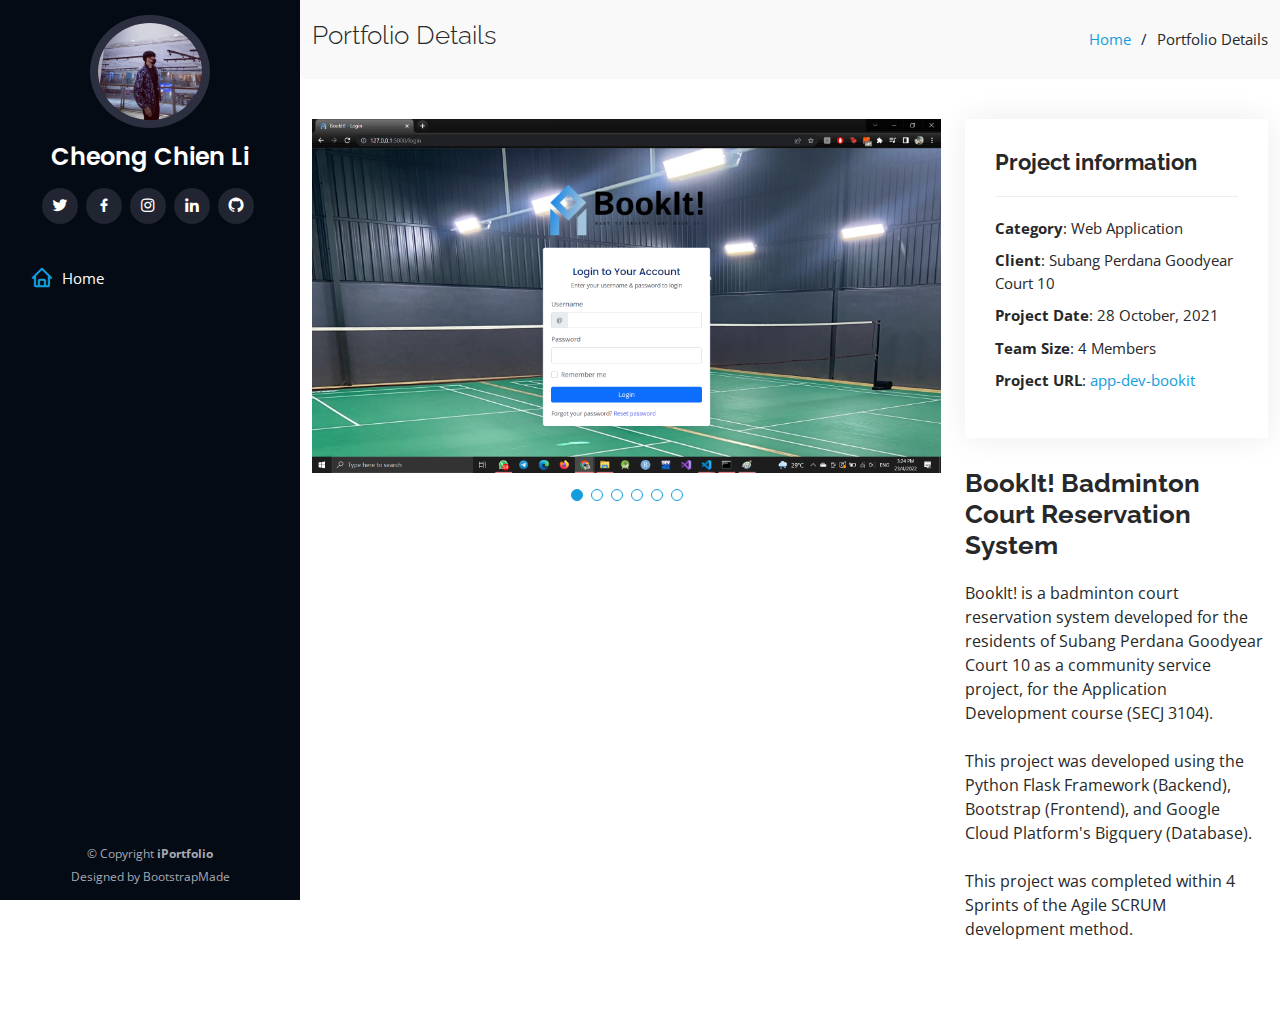
==== portfolio/bookit.html @ e25f78e4 "completed project!" ====
<!DOCTYPE html>
<html lang="en">

<head>
  <meta charset="utf-8">
  <meta content="width=device-width, initial-scale=1.0" name="viewport">

  <title>Portfolio Details - BookIt!</title>
  <meta content="" name="description">
  <meta content="" name="keywords">

  <!-- Favicons -->
  <link href="../assets/img/CL-icon-no-bg.png" rel="icon">
  <link href="../assets/img/CL_180x180_icon.png" rel="apple-touch-icon">

  <!-- Google Fonts -->
  <link href="https://fonts.googleapis.com/css?family=Open+Sans:300,300i,400,400i,600,600i,700,700i|Raleway:300,300i,400,400i,500,500i,600,600i,700,700i|Poppins:300,300i,400,400i,500,500i,600,600i,700,700i" rel="stylesheet">

  <!-- Vendor CSS Files -->
  <link href="../assets/vendor/aos/aos.css" rel="stylesheet">
  <link href="../assets/vendor/bootstrap/css/bootstrap.min.css" rel="stylesheet">
  <link href="../assets/vendor/bootstrap-icons/bootstrap-icons.css" rel="stylesheet">
  <link href="../assets/vendor/boxicons/css/boxicons.min.css" rel="stylesheet">
  <link href="../assets/vendor/glightbox/css/glightbox.min.css" rel="stylesheet">
  <link href="../assets/vendor/swiper/swiper-bundle.min.css" rel="stylesheet">

  <!-- Template Main CSS File -->
  <link href="../assets/css/style.css" rel="stylesheet">

  <!-- =======================================================
  * Template Name: iPortfolio - v3.7.0
  * Template URL: https://bootstrapmade.com/iportfolio-bootstrap-portfolio-websites-template/
  * Author: BootstrapMade.com
  * License: https://bootstrapmade.com/license/
  ======================================================== -->
</head>

<body>

  <!-- ======= Mobile nav toggle button ======= -->
  <i class="bi bi-list mobile-nav-toggle d-xl-none"></i>

  <!-- ======= Header ======= -->
  <header id="header">
    <div class="d-flex flex-column">

      <div class="profile">
        <img src="../assets/img/cl-profile.JPG" alt="" class="img-fluid rounded-circle">
        <h1 class="text-light"><a href="index.html">Cheong Chien Li</a></h1>
        <div class="social-links mt-3 text-center">
          <a href="https://twitter.com/chienlicheong" target="_blank" class="twitter"><i class="bx bxl-twitter"></i></a>
          <a href="https://www.facebook.com/cheong.chienli/" target="_blank" class="facebook"><i class="bx bxl-facebook"></i></a>
          <a href="https://www.instagram.com/clcheong00/?hl=en" target="_blank" class="instagram"><i class="bx bxl-instagram"></i></a>
          <a href="https://www.linkedin.com/in/cheong-chien-li-4b49781ba/" target="_blank" class="linkedin"><i class="bx bxl-linkedin"></i></a>
          <a href="https://github.com/clcheong" target="_blank" class="github"><i class="bx bxl-github"></i></a>
        </div>
      </div>

      <nav id="navbar" class="nav-menu navbar">
        <ul>
          <li><a href="../index.html" class="nav-link scrollto active"><i class="bx bx-home"></i> <span>Home</span></a></li>
          <!-- <li><a href="#about" class="nav-link scrollto"><i class="bx bx-user"></i> <span>About</span></a></li>
          <li><a href="#resume" class="nav-link scrollto"><i class="bx bx-file-blank"></i> <span>Resume</span></a></li>
          <li><a href="#portfolio" class="nav-link scrollto"><i class="bx bx-book-content"></i> <span>Portfolio</span></a></li>
          <li><a href="#extracurriculum" class="nav-link scrollto"><i class="bx bx-server"></i> <span>Extracurriculum</span></a></li>
          <li><a href="#contact" class="nav-link scrollto"><i class="bx bx-envelope"></i> <span>Contact</span></a></li> -->
        </ul>
      </nav>
      <!--nav-menu -->
    </div>
  </header><!-- End Header -->

  <main id="main">

    <!-- ======= Breadcrumbs ======= -->
    <section id="breadcrumbs" class="breadcrumbs">
      <div class="container">

        <div class="d-flex justify-content-between align-items-center">
          <h2>Portfolio Details</h2>
          <ol>
            <li><a href="../index.html">Home</a></li>
            <li>Portfolio Details</li>
          </ol>
        </div>

      </div>
    </section><!-- End Breadcrumbs -->

    <!-- ======= Portfolio Details Section ======= -->
    <section id="portfolio-details" class="portfolio-details">
      <div class="container">

        <div class="row gy-4">

          <div class="col-lg-8">
            <div class="portfolio-details-slider swiper">
              <div class="swiper-wrapper align-items-center">

                <div class="swiper-slide">
                  <img src="../assets/img/portfolio/bookit/login.png" alt="">
                </div>

                <div class="swiper-slide">
                  <img src="../assets/img/portfolio/bookit/resident dashboard.png" alt="">
                </div>

                <div class="swiper-slide">
                  <img src="../assets/img/portfolio/bookit/resident profile.png" alt="">
                </div>

                <div class="swiper-slide">
                  <img src="../assets/img/portfolio/bookit/resident feedback history.png" alt="">
                </div>

                <div class="swiper-slide">
                  <img src="../assets/img/portfolio/bookit/admin dashboard.png" alt="">
                </div>

                <div class="swiper-slide">
                  <img src="../assets/img/portfolio/bookit/admin manage facility.png" alt="">
                </div>

              </div>
              <div class="swiper-pagination"></div>
            </div>
          </div>

          <div class="col-lg-4">
            <div class="portfolio-info">
              <h3>Project information</h3>
              <ul>
                <li><strong>Category</strong>: Web Application</li>
                <li><strong>Client</strong>: Subang Perdana Goodyear Court 10</li>
                <li><strong>Project Date</strong>: 28 October, 2021</li>
                <li><strong>Team Size</strong>: 4 Members</li>
                <li><strong>Project URL</strong>: <a href="https://github.com/clcheong/app-dev-bookIt">app-dev-bookit</a></li>
              </ul>
            </div>
            <div class="portfolio-description">
              <h2>BookIt! Badminton Court Reservation System</h2>
              <p>
                BookIt! is a badminton court reservation system developed for the residents of Subang Perdana Goodyear Court 10
                 as a community service project, for the Application Development course (SECJ 3104).<br><br>
                This project was developed using the Python Flask Framework (Backend), Bootstrap (Frontend), and Google Cloud Platform's Bigquery (Database).<br><br>
                This project was completed within 4 Sprints of the Agile SCRUM development method.
              </p>
            </div>
          </div>

        </div>

      </div>
    </section><!-- End Portfolio Details Section -->

  </main><!-- End #main -->

  <!-- ======= Footer ======= -->
  <footer id="footer">
    <div class="container">
      <div class="copyright" style="color:#a8a9b4; font-size:smaller;">
        &copy; Copyright <strong><span>iPortfolio</span></strong>
      </div>
      <div class="credits" style="color:#a8a9b4; font-size:smaller;">
        <!-- All the links in the footer should remain intact. -->
        <!-- You can delete the links only if you purchased the pro version. -->
        <!-- Licensing information: https://bootstrapmade.com/license/ -->
        <!-- Purchase the pro version with working PHP/AJAX contact form: https://bootstrapmade.com/iportfolio-bootstrap-portfolio-websites-template/ -->
        Designed by <a href="https://bootstrapmade.com/" style="color:inherit;">BootstrapMade</a>
      </div>
    </div>
  </footer><!-- End  Footer -->

  <a href="#" class="back-to-top d-flex align-items-center justify-content-center"><i class="bi bi-arrow-up-short"></i></a>

  <!-- Vendor JS Files -->
  <script src="../assets/vendor/purecounter/purecounter.js"></script>
  <script src="../assets/vendor/aos/aos.js"></script>
  <script src="../assets/vendor/bootstrap/js/bootstrap.bundle.min.js"></script>
  <script src="../assets/vendor/glightbox/js/glightbox.min.js"></script>
  <script src="../assets/vendor/isotope-layout/isotope.pkgd.min.js"></script>
  <script src="../assets/vendor/swiper/swiper-bundle.min.js"></script>
  <script src="../assets/vendor/typed.js/typed.min.js"></script>
  <script src="../assets/vendor/waypoints/noframework.waypoints.js"></script>
  <script src="../assets/vendor/php-email-form/validate.js"></script>

  <!-- Template Main JS File -->
  <script src="../assets/js/main.js"></script>

</body>

</html>
---- assets/css/style.css ----
/**
* Template Name: iPortfolio - v3.7.0
* Template URL: https://bootstrapmade.com/iportfolio-bootstrap-portfolio-websites-template/
* Author: BootstrapMade.com
* License: https://bootstrapmade.com/license/
*/

/*--------------------------------------------------------------
# General
--------------------------------------------------------------*/
body {
  font-family: "Open Sans", sans-serif;
  color: #272829;
}

a {
  color: #149ddd;
  text-decoration: none;
}

a:hover {
  color: #37b3ed;
  text-decoration: none;
}

h1, h2, h3, h4, h5, h6 {
  font-family: "Raleway", sans-serif;
}

/*--------------------------------------------------------------
# Back to top button
--------------------------------------------------------------*/
.back-to-top {
  position: fixed;
  visibility: hidden;
  opacity: 0;
  right: 15px;
  bottom: 15px;
  z-index: 996;
  background: #149ddd;
  width: 40px;
  height: 40px;
  border-radius: 50px;
  transition: all 0.4s;
}
.back-to-top i {
  font-size: 28px;
  color: #fff;
  line-height: 0;
}
.back-to-top:hover {
  background: #2eafec;
  color: #fff;
}
.back-to-top.active {
  visibility: visible;
  opacity: 1;
}

/*--------------------------------------------------------------
# Header
--------------------------------------------------------------*/
#header {
  position: fixed;
  top: 0;
  left: 0;
  bottom: 0;
  width: 300px;
  transition: all ease-in-out 0.5s;
  z-index: 9997;
  transition: all 0.5s;
  padding: 0 15px;
  background: #040b14;
  overflow-y: auto;
}
#header .profile img {
  margin: 15px auto;
  display: block;
  width: 120px;
  border: 8px solid #2c2f3f;
}
#header .profile h1 {
  font-size: 24px;
  margin: 0;
  padding: 0;
  font-weight: 600;
  -moz-text-align-last: center;
  text-align-last: center;
  font-family: "Poppins", sans-serif;
}
#header .profile h1 a, #header .profile h1 a:hover {
  color: #fff;
  text-decoration: none;
}
#header .profile .social-links a {
  font-size: 18px;
  display: inline-block;
  background: #212431;
  color: #fff;
  line-height: 1;
  padding: 8px 0;
  margin-right: 4px;
  border-radius: 50%;
  text-align: center;
  width: 36px;
  height: 36px;
  transition: 0.3s;
}
#header .profile .social-links a:hover {
  background: #149ddd;
  color: #fff;
  text-decoration: none;
}

#main {
  margin-left: 300px;
}

@media (max-width: 1199px) {
  #header {
    left: -300px;
  }

  #main {
    margin-left: 0;
  }
}
/*--------------------------------------------------------------
# Navigation Menu
--------------------------------------------------------------*/
/* Desktop Navigation */
.nav-menu {
  padding: 30px 0 0 0;
}
.nav-menu * {
  margin: 0;
  padding: 0;
  list-style: none;
}
.nav-menu > ul > li {
  position: relative;
  white-space: nowrap;
}
.nav-menu a, .nav-menu a:focus {
  display: flex;
  align-items: center;
  color: #a8a9b4;
  padding: 12px 15px;
  margin-bottom: 8px;
  transition: 0.3s;
  font-size: 15px;
}
.nav-menu a i, .nav-menu a:focus i {
  font-size: 24px;
  padding-right: 8px;
  color: #6f7180;
}
.nav-menu a:hover, .nav-menu .active, .nav-menu .active:focus, .nav-menu li:hover > a {
  text-decoration: none;
  color: #fff;
}
.nav-menu a:hover i, .nav-menu .active i, .nav-menu .active:focus i, .nav-menu li:hover > a i {
  color: #149ddd;
}

/* Mobile Navigation */
.mobile-nav-toggle {
  position: fixed;
  right: 15px;
  top: 15px;
  z-index: 9998;
  border: 0;
  font-size: 24px;
  transition: all 0.4s;
  outline: none !important;
  background-color: #149ddd;
  color: #fff;
  width: 40px;
  height: 40px;
  display: inline-flex;
  align-items: center;
  justify-content: center;
  line-height: 0;
  border-radius: 50px;
  cursor: pointer;
}

.mobile-nav-active {
  overflow: hidden;
}
.mobile-nav-active #header {
  left: 0;
}

/*--------------------------------------------------------------
# Hero Section
--------------------------------------------------------------*/
#hero {
  width: 100%;
  height: 100vh;
  background: url("../img/cl-bg.JPG") top center;
  background-size: cover;
}
#hero:before {
  content: "";
  background: rgba(5, 13, 24, 0.3);
  position: absolute;
  bottom: 0;
  top: 0;
  left: 0;
  right: 0;
  z-index: 1;
}
#hero .hero-container {
  position: relative;
  z-index: 2;
  min-width: 300px;
}
#hero h1 {
  margin: 0 0 10px 0;
  font-size: 64px;
  font-weight: 700;
  line-height: 56px;
  color: #fff;
}
#hero p {
  color: #fff;
  margin-bottom: 50px;
  font-size: 26px;
  font-family: "Poppins", sans-serif;
}
#hero p span {
  color: #fff;
  padding-bottom: 4px;
  letter-spacing: 1px;
  border-bottom: 3px solid #149ddd;
}
@media (min-width: 1024px) {
  #hero {
    background-attachment: fixed;
  }
}
@media (max-width: 768px) {
  #hero h1 {
    font-size: 28px;
    line-height: 36px;
  }
  #hero h2 {
    font-size: 18px;
    line-height: 24px;
    margin-bottom: 30px;
  }
}

/*--------------------------------------------------------------
# Sections General
--------------------------------------------------------------*/
section {
  padding: 60px 0;
  overflow: hidden;
}

.section-bg {
  background: #f5f8fd;
}

.section-title {
  padding-bottom: 30px;
}
.section-title h2 {
  font-size: 32px;
  font-weight: bold;
  margin-bottom: 20px;
  padding-bottom: 20px;
  position: relative;
  color: #173b6c;
}
.section-title h2::after {
  content: "";
  position: absolute;
  display: block;
  width: 50px;
  height: 3px;
  background: #149ddd;
  bottom: 0;
  left: 0;
}
.section-title p {
  margin-bottom: 0;
}

/*--------------------------------------------------------------
# About
--------------------------------------------------------------*/
.about .content h3 {
  font-weight: 700;
  font-size: 26px;
  color: #173b6c;
}
.about .content ul {
  list-style: none;
  padding: 0;
}
.about .content ul li {
  margin-bottom: 20px;
  display: flex;
  align-items: center;
}
.about .content ul strong {
  margin-right: 10px;
}
.about .content ul i {
  font-size: 16px;
  margin-right: 5px;
  color: #149ddd;
  line-height: 0;
}
.about .content p:last-child {
  margin-bottom: 0;
}

/*--------------------------------------------------------------
# Facts
--------------------------------------------------------------*/
.facts {
  padding-bottom: 30px;
}
.facts .count-box {
  padding: 30px;
  width: 100%;
}
.facts .count-box i {
  display: block;
  font-size: 44px;
  color: #149ddd;
  float: left;
  line-height: 0;
}
.facts .count-box span {
  font-size: 48px;
  line-height: 40px;
  display: block;
  font-weight: 700;
  color: #050d18;
  margin-left: 60px;
}
.facts .count-box p {
  padding: 15px 0 0 0;
  margin: 0 0 0 60px;
  font-family: "Raleway", sans-serif;
  font-size: 14px;
  color: #122f57;
}
.facts .count-box a {
  font-weight: 600;
  display: block;
  margin-top: 20px;
  color: #122f57;
  font-size: 15px;
  font-family: "Poppins", sans-serif;
  transition: ease-in-out 0.3s;
}
.facts .count-box a:hover {
  color: #1f5297;
}

/*--------------------------------------------------------------
# Akills
--------------------------------------------------------------*/
.skills .progress {
  height: 60px;
  display: block;
  background: none;
  border-radius: 0;
}
.skills .progress .skill {
  padding: 0;
  margin: 0 0 6px 0;
  text-transform: uppercase;
  display: block;
  font-weight: 600;
  font-family: "Poppins", sans-serif;
  color: #050d18;
}
.skills .progress .skill .val {
  float: right;
  font-style: normal;
}
.skills .progress-bar-wrap {
  background: #dce8f8;
  height: 10px;
}
.skills .progress-bar {
  width: 1px;
  height: 10px;
  transition: 0.9s;
  background-color: #149ddd;
}

/*--------------------------------------------------------------
# Resume
--------------------------------------------------------------*/
.resume .resume-title {
  font-size: 26px;
  font-weight: 700;
  margin-top: 20px;
  margin-bottom: 20px;
  color: #050d18;
}
.resume .resume-item {
  padding: 0 0 20px 20px;
  margin-top: -2px;
  border-left: 2px solid #1f5297;
  position: relative;
}
.resume .resume-item h4 {
  line-height: 18px;
  font-size: 18px;
  font-weight: 600;
  text-transform: uppercase;
  font-family: "Poppins", sans-serif;
  color: #050d18;
  margin-bottom: 10px;
}
.resume .resume-item h5 {
  font-size: 16px;
  background: #e4edf9;
  padding: 5px 15px;
  display: inline-block;
  font-weight: 600;
  margin-bottom: 10px;
}
.resume .resume-item ul {
  padding-left: 20px;
}
.resume .resume-item ul li {
  padding-bottom: 10px;
}
.resume .resume-item:last-child {
  padding-bottom: 0;
}
.resume .resume-item::before {
  content: "";
  position: absolute;
  width: 16px;
  height: 16px;
  border-radius: 50px;
  left: -9px;
  top: 0;
  background: #fff;
  border: 2px solid #1f5297;
}

/*--------------------------------------------------------------
# Portfolio
--------------------------------------------------------------*/
.portfolio .portfolio-item {
  margin-bottom: 30px;
}
.portfolio #portfolio-flters {
  padding: 0;
  margin: 0 auto 35px auto;
  list-style: none;
  text-align: center;
  background: #fff;
  border-radius: 50px;
  padding: 2px 15px;
}
.portfolio #portfolio-flters li {
  cursor: pointer;
  display: inline-block;
  padding: 10px 15px 8px 15px;
  font-size: 14px;
  font-weight: 600;
  line-height: 1;
  text-transform: uppercase;
  color: #272829;
  margin-bottom: 5px;
  transition: all 0.3s ease-in-out;
}
.portfolio #portfolio-flters li:hover, .portfolio #portfolio-flters li.filter-active {
  color: #149ddd;
}
.portfolio #portfolio-flters li:last-child {
  margin-right: 0;
}
.portfolio .portfolio-wrap {
  transition: 0.3s;
  position: relative;
  overflow: hidden;
  z-index: 1;
}
.portfolio .portfolio-wrap::before {
  content: "";
  background: rgba(255, 255, 255, 0.5);
  position: absolute;
  left: 0;
  right: 0;
  top: 0;
  bottom: 0;
  transition: all ease-in-out 0.3s;
  z-index: 2;
  opacity: 0;
}
.portfolio .portfolio-wrap .portfolio-links {
  opacity: 1;
  left: 0;
  right: 0;
  bottom: -60px;
  z-index: 3;
  position: absolute;
  transition: all ease-in-out 0.3s;
  display: flex;
  justify-content: center;
}
.portfolio .portfolio-wrap .portfolio-links a {
  color: #fff;
  font-size: 28px;
  text-align: center;
  background: rgba(20, 157, 221, 0.75);
  transition: 0.3s;
  width: 50%;
}
.portfolio .portfolio-wrap .portfolio-links a:hover {
  background: rgba(20, 157, 221, 0.95);
}
.portfolio .portfolio-wrap .portfolio-links a + a {
  border-left: 1px solid #37b3ed;
}
.portfolio .portfolio-wrap:hover::before {
  top: 0;
  left: 0;
  right: 0;
  bottom: 0;
  opacity: 1;
}
.portfolio .portfolio-wrap:hover .portfolio-links {
  opacity: 1;
  bottom: 0;
}

/*--------------------------------------------------------------
# Portfolio Details
--------------------------------------------------------------*/
.portfolio-details {
  padding-top: 40px;
}
.portfolio-details .portfolio-details-slider img {
  width: 100%;
}
.portfolio-details .portfolio-details-slider .swiper-pagination {
  margin-top: 20px;
  position: relative;
}
.portfolio-details .portfolio-details-slider .swiper-pagination .swiper-pagination-bullet {
  width: 12px;
  height: 12px;
  background-color: #fff;
  opacity: 1;
  border: 1px solid #149ddd;
}
.portfolio-details .portfolio-details-slider .swiper-pagination .swiper-pagination-bullet-active {
  background-color: #149ddd;
}
.portfolio-details .portfolio-info {
  padding: 30px;
  box-shadow: 0px 0 30px rgba(5, 13, 24, 0.08);
}
.portfolio-details .portfolio-info h3 {
  font-size: 22px;
  font-weight: 700;
  margin-bottom: 20px;
  padding-bottom: 20px;
  border-bottom: 1px solid #eee;
}
.portfolio-details .portfolio-info ul {
  list-style: none;
  padding: 0;
  font-size: 15px;
}
.portfolio-details .portfolio-info ul li + li {
  margin-top: 10px;
}
.portfolio-details .portfolio-description {
  padding-top: 30px;
}
.portfolio-details .portfolio-description h2 {
  font-size: 26px;
  font-weight: 700;
  margin-bottom: 20px;
}
.portfolio-details .portfolio-description p {
  padding: 0;
}

/*--------------------------------------------------------------
# Services
--------------------------------------------------------------*/
.services .icon-box {
  margin-bottom: 20px;
}
.services .icon {
  float: left;
  display: flex;
  align-items: center;
  justify-content: center;
  width: 54px;
  height: 54px;
  background: #149ddd;
  border-radius: 50%;
  transition: 0.5s;
  border: 1px solid #149ddd;
}
.services .icon i {
  color: #fff;
  font-size: 24px;
  line-height: 0;
}
.services .icon-box:hover .icon {
  background: #fff;
}
.services .icon-box:hover .icon i {
  color: #149ddd;
}
.services .title {
  margin-left: 80px;
  font-weight: 700;
  margin-bottom: 15px;
  font-size: 18px;
}
.services .title a {
  color: #343a40;
}
.services .title a:hover {
  color: #149ddd;
}
.services .description {
  margin-left: 80px;
  line-height: 24px;
  font-size: 14px;
}

/*--------------------------------------------------------------
# Testimonials
--------------------------------------------------------------*/
.testimonials .testimonials-carousel, .testimonials .testimonials-slider {
  overflow: hidden;
}
.testimonials .testimonial-item {
  box-sizing: content-box;
  text-align: center;
  min-height: 320px;
}
.testimonials .testimonial-item .testimonial-img {
  width: 90px;
  border-radius: 50%;
  margin: 0 auto;
}
.testimonials .testimonial-item h3 {
  font-size: 18px;
  font-weight: bold;
  margin: 10px 0 5px 0;
  color: #111;
}
.testimonials .testimonial-item h4 {
  font-size: 14px;
  color: #999;
  margin: 0;
}
.testimonials .testimonial-item .quote-icon-left, .testimonials .testimonial-item .quote-icon-right {
  color: #c3e8fa;
  font-size: 26px;
}
.testimonials .testimonial-item .quote-icon-left {
  display: inline-block;
  left: -5px;
  position: relative;
}
.testimonials .testimonial-item .quote-icon-right {
  display: inline-block;
  right: -5px;
  position: relative;
  top: 10px;
}
.testimonials .testimonial-item p {
  font-style: italic;
  margin: 0 15px 15px 15px;
  padding: 20px;
  background: #fff;
  position: relative;
  margin-bottom: 35px;
  border-radius: 6px;
  box-shadow: 0px 2px 15px rgba(0, 0, 0, 0.1);
}
.testimonials .testimonial-item p::after {
  content: "";
  width: 0;
  height: 0;
  border-top: 20px solid #fff;
  border-right: 20px solid transparent;
  border-left: 20px solid transparent;
  position: absolute;
  bottom: -20px;
  left: calc(50% - 20px);
}
.testimonials .swiper-pagination {
  margin-top: 20px;
  position: relative;
}
.testimonials .swiper-pagination .swiper-pagination-bullet {
  width: 12px;
  height: 12px;
  background-color: #fff;
  opacity: 1;
  border: 1px solid #149ddd;
}
.testimonials .swiper-pagination .swiper-pagination-bullet-active {
  background-color: #149ddd;
}

/*--------------------------------------------------------------
# Contact
--------------------------------------------------------------*/
.contact {
  padding-bottom: 130px;
}
.contact .info {
  padding: 30px;
  background: #fff;
  width: 100%;
  box-shadow: 0 0 24px 0 rgba(0, 0, 0, 0.12);
}
.contact .info i {
  font-size: 20px;
  color: #149ddd;
  float: left;
  width: 44px;
  height: 44px;
  background: #dff3fc;
  display: flex;
  justify-content: center;
  align-items: center;
  border-radius: 50px;
  transition: all 0.3s ease-in-out;
}
.contact .info h4 {
  padding: 0 0 0 60px;
  font-size: 22px;
  font-weight: 600;
  margin-bottom: 5px;
  color: #050d18;
}
.contact .info p {
  padding: 0 0 10px 60px;
  margin-bottom: 20px;
  font-size: 14px;
  color: #173b6c;
}
.contact .info .email p {
  padding-top: 5px;
}
.contact .info .social-links {
  padding-left: 60px;
}
.contact .info .social-links a {
  font-size: 18px;
  display: inline-block;
  background: #333;
  color: #fff;
  line-height: 1;
  padding: 8px 0;
  border-radius: 50%;
  text-align: center;
  width: 36px;
  height: 36px;
  transition: 0.3s;
  margin-right: 10px;
}
.contact .info .social-links a:hover {
  background: #149ddd;
  color: #fff;
}
.contact .info .email:hover i, .contact .info .address:hover i, .contact .info .phone:hover i {
  background: #149ddd;
  color: #fff;
}
.contact .php-email-form {
  width: 100%;
  padding: 30px;
  background: #fff;
  box-shadow: 0 0 24px 0 rgba(0, 0, 0, 0.12);
}
.contact .php-email-form .form-group {
  padding-bottom: 8px;
}
.contact .php-email-form .validate {
  display: none;
  color: red;
  margin: 0 0 15px 0;
  font-weight: 400;
  font-size: 13px;
}
.contact .php-email-form .error-message {
  display: none;
  color: #fff;
  background: #ed3c0d;
  text-align: left;
  padding: 15px;
  font-weight: 600;
}
.contact .php-email-form .error-message br + br {
  margin-top: 25px;
}
.contact .php-email-form .sent-message {
  display: none;
  color: #fff;
  background: #18d26e;
  text-align: center;
  padding: 15px;
  font-weight: 600;
}
.contact .php-email-form .loading {
  display: none;
  background: #fff;
  text-align: center;
  padding: 15px;
}
.contact .php-email-form .loading:before {
  content: "";
  display: inline-block;
  border-radius: 50%;
  width: 24px;
  height: 24px;
  margin: 0 10px -6px 0;
  border: 3px solid #18d26e;
  border-top-color: #eee;
  -webkit-animation: animate-loading 1s linear infinite;
  animation: animate-loading 1s linear infinite;
}
.contact .php-email-form .form-group {
  margin-bottom: 15px;
}
.contact .php-email-form label {
  padding-bottom: 8px;
}
.contact .php-email-form input, .contact .php-email-form textarea {
  border-radius: 0;
  box-shadow: none;
  font-size: 14px;
}
.contact .php-email-form input {
  height: 44px;
}
.contact .php-email-form textarea {
  padding: 10px 15px;
}
.contact .php-email-form button[type=submit] {
  background: #149ddd;
  border: 0;
  padding: 10px 24px;
  color: #fff;
  transition: 0.4s;
  border-radius: 4px;
}
.contact .php-email-form button[type=submit]:hover {
  background: #37b3ed;
}
@-webkit-keyframes animate-loading {
  0% {
    transform: rotate(0deg);
  }
  100% {
    transform: rotate(360deg);
  }
}
@keyframes animate-loading {
  0% {
    transform: rotate(0deg);
  }
  100% {
    transform: rotate(360deg);
  }
}

/*--------------------------------------------------------------
# Breadcrumbs
--------------------------------------------------------------*/
.breadcrumbs {
  padding: 20px 0;
  background: #f9f9f9;
}
.breadcrumbs h2 {
  font-size: 26px;
  font-weight: 300;
}
.breadcrumbs ol {
  display: flex;
  flex-wrap: wrap;
  list-style: none;
  padding: 0;
  margin: 0;
  font-size: 15px;
}
.breadcrumbs ol li + li {
  padding-left: 10px;
}
.breadcrumbs ol li + li::before {
  display: inline-block;
  padding-right: 10px;
  color: #0e2442;
  content: "/";
}
@media (max-width: 768px) {
  .breadcrumbs .d-flex {
    display: block !important;
  }
  .breadcrumbs ol {
    display: block;
  }
  .breadcrumbs ol li {
    display: inline-block;
  }
}

/*--------------------------------------------------------------
# Footer
--------------------------------------------------------------*/
#footer {
  padding: 15px;
  color: #f4f6fd;
  font-size: 14px;
  position: fixed;
  left: 0;
  bottom: 0;
  width: 300px;
  z-index: 9999;
  background: #040b14;
}
#footer .copyright {
  text-align: center;
}
#footer .credits {
  padding-top: 5px;
  text-align: center;
  font-size: 13px;
  color: #eaebf0;
}
@media (max-width: 1199px) {
  #footer {
    position: static;
    width: auto;
    padding-right: 20px 15px;
  }
}
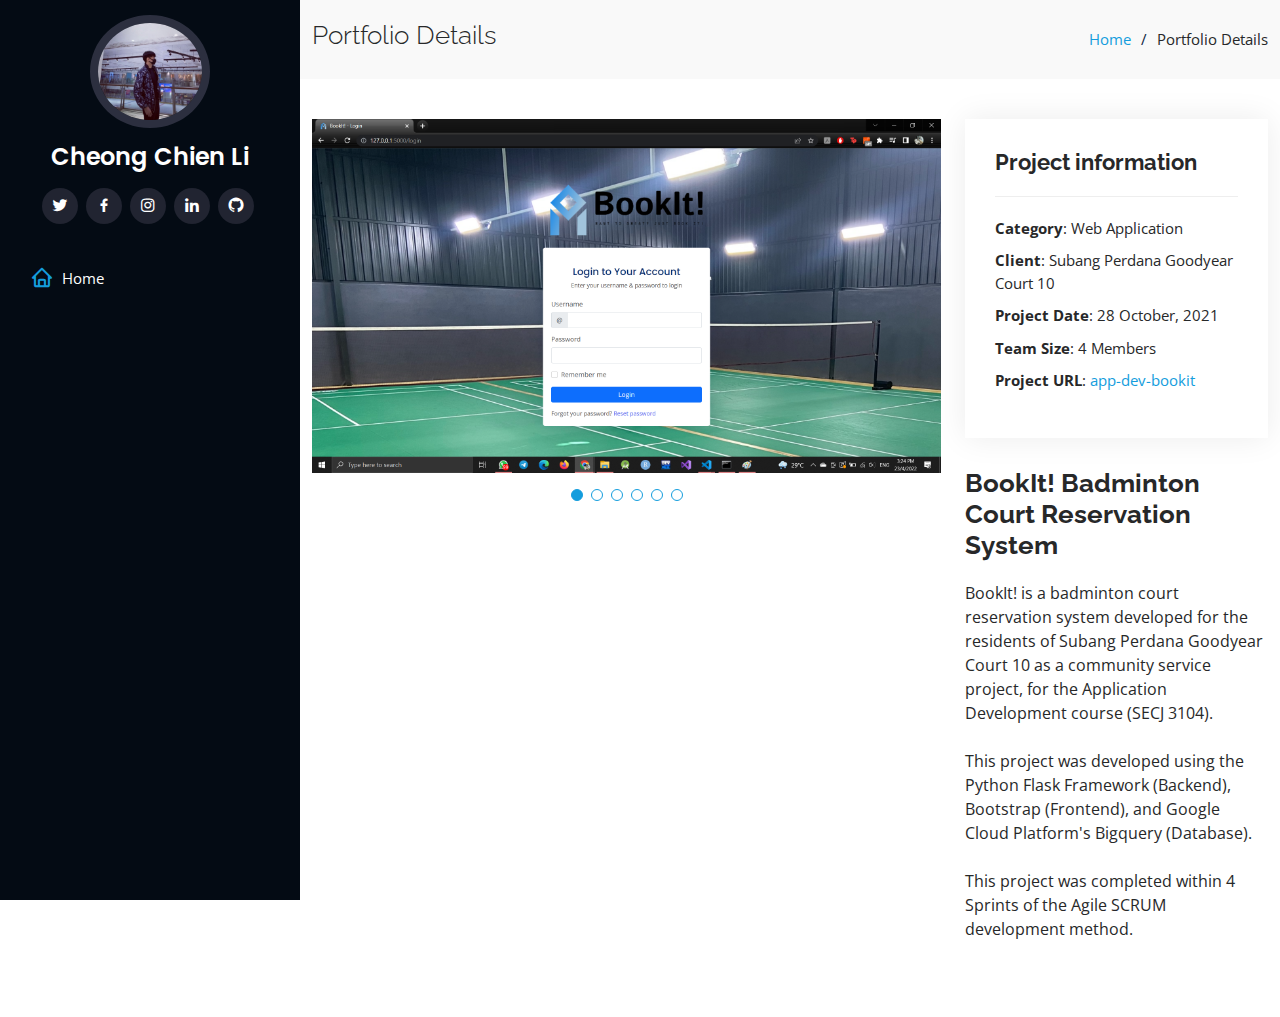
==== commit aaff40ba: "removed copyright" ====
--- a/portfolio/bookit.html
+++ b/portfolio/bookit.html
@@ -134,7 +134,7 @@
                 <li><strong>Client</strong>: Subang Perdana Goodyear Court 10</li>
                 <li><strong>Project Date</strong>: 28 October, 2021</li>
                 <li><strong>Team Size</strong>: 4 Members</li>
-                <li><strong>Project URL</strong>: <a href="https://github.com/clcheong/app-dev-bookIt">app-dev-bookit</a></li>
+                <li><strong>Project URL</strong>: <a href="https://github.com/clcheong/app-dev-bookIt" target="_blank">app-dev-bookit</a></li>
               </ul>
             </div>
             <div class="portfolio-description">
@@ -155,21 +155,21 @@
 
   </main><!-- End #main -->
 
-  <!-- ======= Footer ======= -->
+  <!-- ======= Footer ======= 
   <footer id="footer">
     <div class="container">
       <div class="copyright" style="color:#a8a9b4; font-size:smaller;">
         &copy; Copyright <strong><span>iPortfolio</span></strong>
       </div>
-      <div class="credits" style="color:#a8a9b4; font-size:smaller;">
+      <div class="credits" style="color:#a8a9b4; font-size:smaller;">-->
         <!-- All the links in the footer should remain intact. -->
         <!-- You can delete the links only if you purchased the pro version. -->
         <!-- Licensing information: https://bootstrapmade.com/license/ -->
         <!-- Purchase the pro version with working PHP/AJAX contact form: https://bootstrapmade.com/iportfolio-bootstrap-portfolio-websites-template/ -->
-        Designed by <a href="https://bootstrapmade.com/" style="color:inherit;">BootstrapMade</a>
+        <!--Designed by <a href="https://bootstrapmade.com/" style="color:inherit;">BootstrapMade</a>
       </div>
     </div>
-  </footer><!-- End  Footer -->
+  </footer> End  Footer -->
 
   <a href="#" class="back-to-top d-flex align-items-center justify-content-center"><i class="bi bi-arrow-up-short"></i></a>
 
--- a/assets/css/style.css
+++ b/assets/css/style.css
@@ -198,7 +198,7 @@
 #hero {
   width: 100%;
   height: 100vh;
-  background: url("../img/cl-bg.JPG") top center;
+  background: url("../img/cl-bg.JPG") top right;
   background-size: cover;
 }
 #hero:before {
@@ -489,6 +489,8 @@
   position: relative;
   overflow: hidden;
   z-index: 1;
+  border-radius:6px;
+  box-shadow: 0px 2px 15px rgb(0 0 0 / 10%);
 }
 .portfolio .portfolio-wrap::before {
   content: "";
